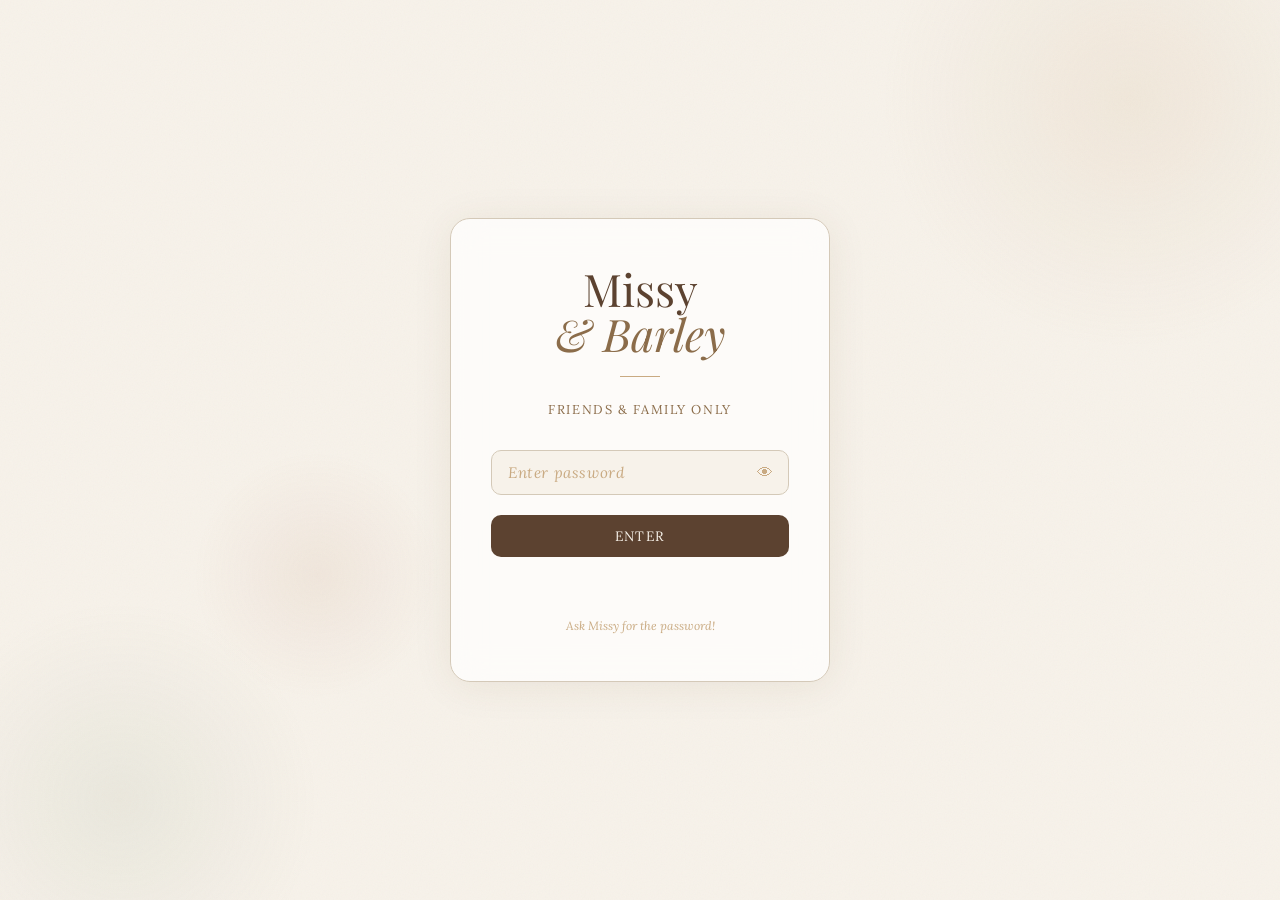
==== index.html @ 3133a349 "add password protection" ====
<!DOCTYPE html>
<html lang="en">
<head>
<meta charset="UTF-8">
<meta name="viewport" content="width=device-width, initial-scale=1.0">
<title>Missy & Barley</title>
<link rel="preconnect" href="https://fonts.googleapis.com">
<link href="https://fonts.googleapis.com/css2?family=Playfair+Display:ital,wght@0,400;0,500;1,400&family=Lora:ital,wght@0,400;0,500;1,400&display=swap" rel="stylesheet">
<style>
  *, *::before, *::after { box-sizing: border-box; margin: 0; padding: 0; }
  :root {
    --cream: #F7F2EA; --parchment: #EDE5D6; --warm-tan: #C9AA82;
    --bark: #8B6C4A; --earth: #5C4230; --deep: #2E1F12;
    --moss: #7A8C6A; --rust: #A65C3A; --fog: #D4C9B8;
  }
  body {
    background-color: var(--cream);
    font-family: 'Lora', Georgia, serif;
    min-height: 100vh;
    display: flex; align-items: center; justify-content: center;
    overflow: hidden;
  }
  body::before {
    content: ''; position: fixed; inset: 0;
    background-image: url("data:image/svg+xml,%3Csvg xmlns='http://www.w3.org/2000/svg' width='300' height='300'%3E%3Cfilter id='noise'%3E%3CfeTurbulence type='fractalNoise' baseFrequency='0.75' numOctaves='4' stitchTiles='stitch'/%3E%3C/filter%3E%3Crect width='300' height='300' filter='url(%23noise)' opacity='0.04'/%3E%3C/svg%3E");
    pointer-events: none; z-index: 0;
  }
  .decor { position: fixed; inset: 0; overflow: hidden; pointer-events: none; z-index: 0; }
  .decor span { position: absolute; border-radius: 50%; }
  .decor span:nth-child(1) {
    width: 500px; height: 500px;
    background: radial-gradient(circle, var(--warm-tan), transparent 70%);
    top: -150px; right: -100px; opacity: 0.15;
  }
  .decor span:nth-child(2) {
    width: 400px; height: 400px;
    background: radial-gradient(circle, var(--moss), transparent 70%);
    bottom: -100px; left: -80px; opacity: 0.1;
  }
  .decor span:nth-child(3) {
    width: 250px; height: 250px;
    background: radial-gradient(circle, var(--rust), transparent 70%);
    top: 50%; left: 15%; opacity: 0.08;
  }
  .card {
    position: relative; z-index: 1;
    background: rgba(255,255,255,0.72);
    backdrop-filter: blur(16px); -webkit-backdrop-filter: blur(16px);
    border: 1px solid var(--fog); border-radius: 20px;
    padding: 3rem 2.5rem; width: 100%; max-width: 380px;
    text-align: center;
    animation: fadeUp 0.7s ease both;
    box-shadow: 0 4px 40px rgba(90,60,30,0.08);
  }
  .logo {
    font-family: 'Playfair Display', serif;
    font-size: 2.8rem; font-weight: 400;
    color: var(--earth); line-height: 1; margin-bottom: 0.25rem;
  }
  .logo em { font-style: italic; color: var(--bark); }
  .divider { width: 40px; height: 1px; background: var(--warm-tan); margin: 1.25rem auto 1.5rem; }
  .subtitle { font-size: 0.8rem; letter-spacing: 0.12em; text-transform: uppercase; color: var(--bark); margin-bottom: 2rem; }
  .input-wrap { position: relative; margin-bottom: 1rem; }
  .input-wrap input {
    width: 100%; padding: 12px 44px 12px 16px;
    border: 1px solid var(--fog); border-radius: 10px;
    background: var(--cream); font-family: 'Lora', serif;
    font-size: 0.95rem; color: var(--deep);
    outline: none; transition: border-color 0.2s, box-shadow 0.2s;
    letter-spacing: 0.1em;
  }
  .input-wrap input:focus {
    border-color: var(--warm-tan);
    box-shadow: 0 0 0 3px rgba(201,170,130,0.15);
  }
  .input-wrap input::placeholder { color: var(--warm-tan); letter-spacing: 0.04em; font-style: italic; }
  .toggle-eye {
    position: absolute; right: 12px; top: 50%; transform: translateY(-50%);
    background: none; border: none; cursor: pointer; color: var(--warm-tan);
    font-size: 1rem; padding: 4px; transition: color 0.2s;
  }
  .toggle-eye:hover { color: var(--bark); }
  .btn {
    width: 100%; padding: 12px;
    background: var(--earth); color: var(--cream);
    border: none; border-radius: 10px;
    font-family: 'Lora', serif; font-size: 0.85rem;
    letter-spacing: 0.1em; text-transform: uppercase;
    cursor: pointer; transition: background 0.2s, transform 0.15s;
    margin-top: 0.25rem;
  }
  .btn:hover { background: var(--deep); transform: translateY(-1px); }
  .btn:active { transform: translateY(0); }
  .btn:disabled { opacity: 0.6; cursor: not-allowed; transform: none; }
  .error {
    font-size: 0.8rem; color: var(--rust); font-style: italic;
    margin-top: 1rem; min-height: 1.2em;
    opacity: 0; transition: opacity 0.2s;
  }
  .error.show { opacity: 1; }
  .hint { font-size: 0.75rem; color: var(--warm-tan); margin-top: 1.75rem; font-style: italic; }
  @keyframes fadeUp {
    from { opacity: 0; transform: translateY(20px); }
    to   { opacity: 1; transform: translateY(0); }
  }
  @keyframes shake {
    0%,100% { transform: translateX(0); }
    20%     { transform: translateX(-8px); }
    40%     { transform: translateX(8px); }
    60%     { transform: translateX(-5px); }
    80%     { transform: translateX(5px); }
  }
  .shake { animation: shake 0.4s ease; }
</style>
</head>
<body>
<div class="decor"><span></span><span></span><span></span></div>

<div class="card">
  <div class="logo">Missy<br><em>& Barley</em></div>
  <div class="divider"></div>
  <p class="subtitle">Friends &amp; Family Only</p>
  <div class="input-wrap">
    <input type="password" id="pw" placeholder="Enter password" autocomplete="off"
           onkeydown="if(event.key==='Enter')tryLogin()" />
    <button class="toggle-eye" onclick="togglePw()" title="Show/hide" tabindex="-1">👁</button>
  </div>
  <button class="btn" id="login-btn" onclick="tryLogin()">Enter</button>
  <p class="error" id="err">Incorrect password — try again.</p>
  <p class="hint">Ask Missy for the password!</p>
</div>

<script>
  // ── Paste your generated hash here (run generate-hash.html to get it) ──
  const PASSWORD_HASH = 'ed695063a6e36fcbbc8859cee42ac631202aac3e5c1027d8082e2ac13d0a239f';

  // Already logged in? Skip straight through
  if (sessionStorage.getItem('ms_auth') === 'yes') {
    window.location.replace('home.html');
  }

  async function tryLogin() {
    const val = document.getElementById('pw').value;
    if (!val) return;

    // Disable button while hashing so it can't be double-clicked
    const btn = document.getElementById('login-btn');
    btn.disabled = true;
    btn.textContent = '...';

    const hash = await sha256(val);

    if (hash === PASSWORD_HASH) {
      sessionStorage.setItem('ms_auth', 'yes');
      window.location.replace('home.html');
    } else {
      btn.disabled = false;
      btn.textContent = 'Enter';
      const card = document.querySelector('.card');
      const err  = document.getElementById('err');
      err.classList.add('show');
      card.classList.remove('shake');
      void card.offsetWidth;
      card.classList.add('shake');
      document.getElementById('pw').value = '';
      document.getElementById('pw').focus();
    }
  }

  // SHA-256 using the browser's built-in Web Crypto API — no libraries needed
  async function sha256(message) {
    const msgBuffer  = new TextEncoder().encode(message);
    const hashBuffer = await crypto.subtle.digest('SHA-256', msgBuffer);
    const hashArray  = Array.from(new Uint8Array(hashBuffer));
    return hashArray.map(b => b.toString(16).padStart(2, '0')).join('');
  }

  function togglePw() {
    const inp = document.getElementById('pw');
    inp.type = inp.type === 'password' ? 'text' : 'password';
  }
</script>
</body>
</html>
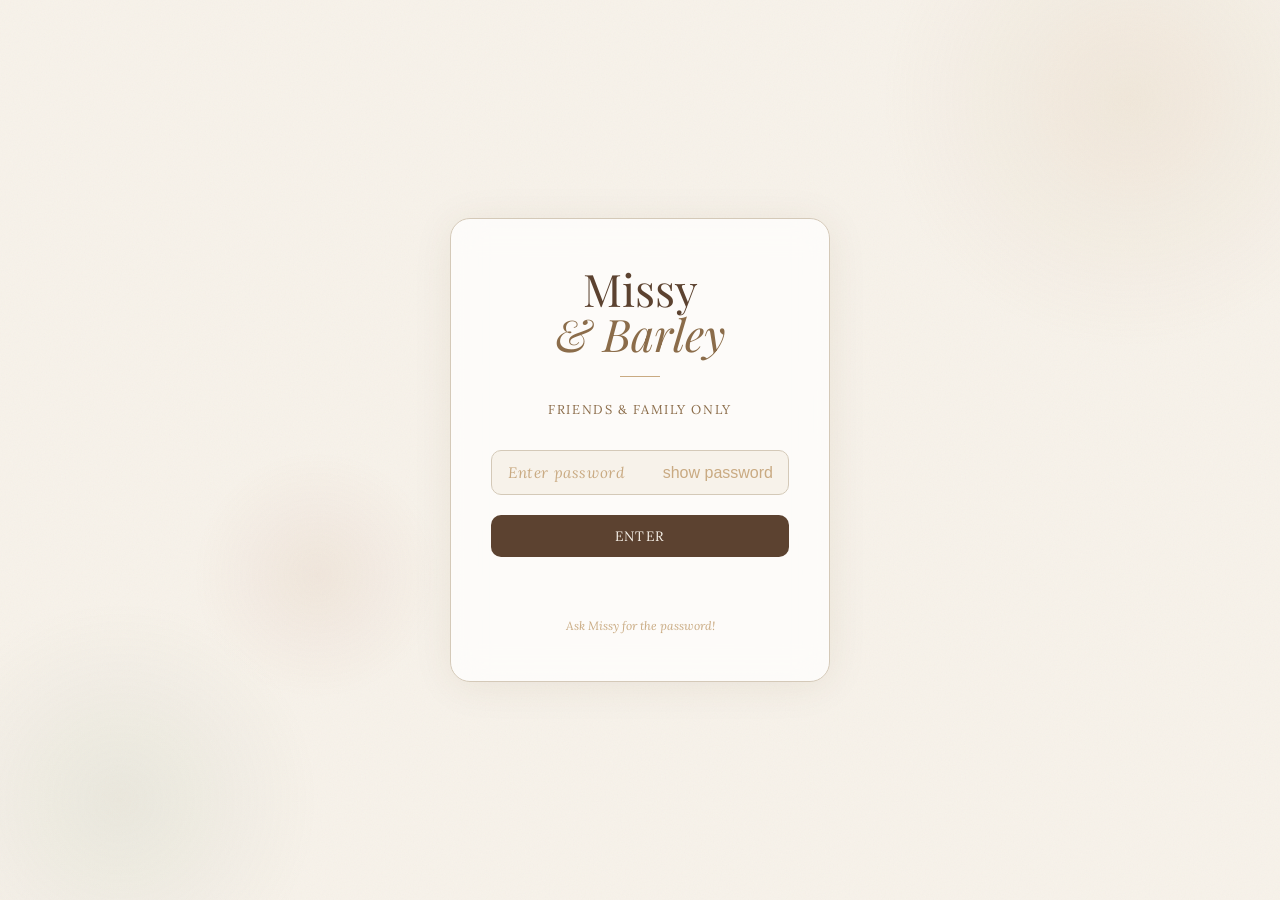
==== commit 47502a49: "remove emojis" ====
--- a/index.html
+++ b/index.html
@@ -123,7 +123,7 @@
   <div class="input-wrap">
     <input type="password" id="pw" placeholder="Enter password" autocomplete="off"
            onkeydown="if(event.key==='Enter')tryLogin()" />
-    <button class="toggle-eye" onclick="togglePw()" title="Show/hide" tabindex="-1">👁</button>
+    <button class="toggle-eye" onclick="togglePw()" title="Show/hide" tabindex="-1">show password</button>
   </div>
   <button class="btn" id="login-btn" onclick="tryLogin()">Enter</button>
   <p class="error" id="err">Incorrect password — try again.</p>
@@ -131,11 +131,13 @@
 </div>
 
 <script>
-  // ── Paste your generated hash here (run generate-hash.html to get it) ──
-  const PASSWORD_HASH = 'ed695063a6e36fcbbc8859cee42ac631202aac3e5c1027d8082e2ac13d0a239f';
+  // ── Hashes for the two passwords ──
+  // Run generate-hash.html locally to produce these
+  const HASH_GUEST = 'ed695063a6e36fcbbc8859cee42ac631202aac3e5c1027d8082e2ac13d0a239f';
+  const HASH_MISSY = 'c63a266f583d3d049cbcd1269ba53a61340d1c9869853cabbfa64cefcf75ef9c';
 
   // Already logged in? Skip straight through
-  if (sessionStorage.getItem('ms_auth') === 'yes') {
+  if (sessionStorage.getItem('ms_auth') === 'missy' || sessionStorage.getItem('ms_auth') === 'guest') {
     window.location.replace('home.html');
   }
 
@@ -143,15 +145,17 @@
     const val = document.getElementById('pw').value;
     if (!val) return;
 
-    // Disable button while hashing so it can't be double-clicked
     const btn = document.getElementById('login-btn');
     btn.disabled = true;
     btn.textContent = '...';
 
     const hash = await sha256(val);
 
-    if (hash === PASSWORD_HASH) {
-      sessionStorage.setItem('ms_auth', 'yes');
+    if (hash === HASH_MISSY) {
+      sessionStorage.setItem('ms_auth', 'missy');
+      window.location.replace('home.html');
+    } else if (hash === HASH_GUEST) {
+      sessionStorage.setItem('ms_auth', 'guest');
       window.location.replace('home.html');
     } else {
       btn.disabled = false;
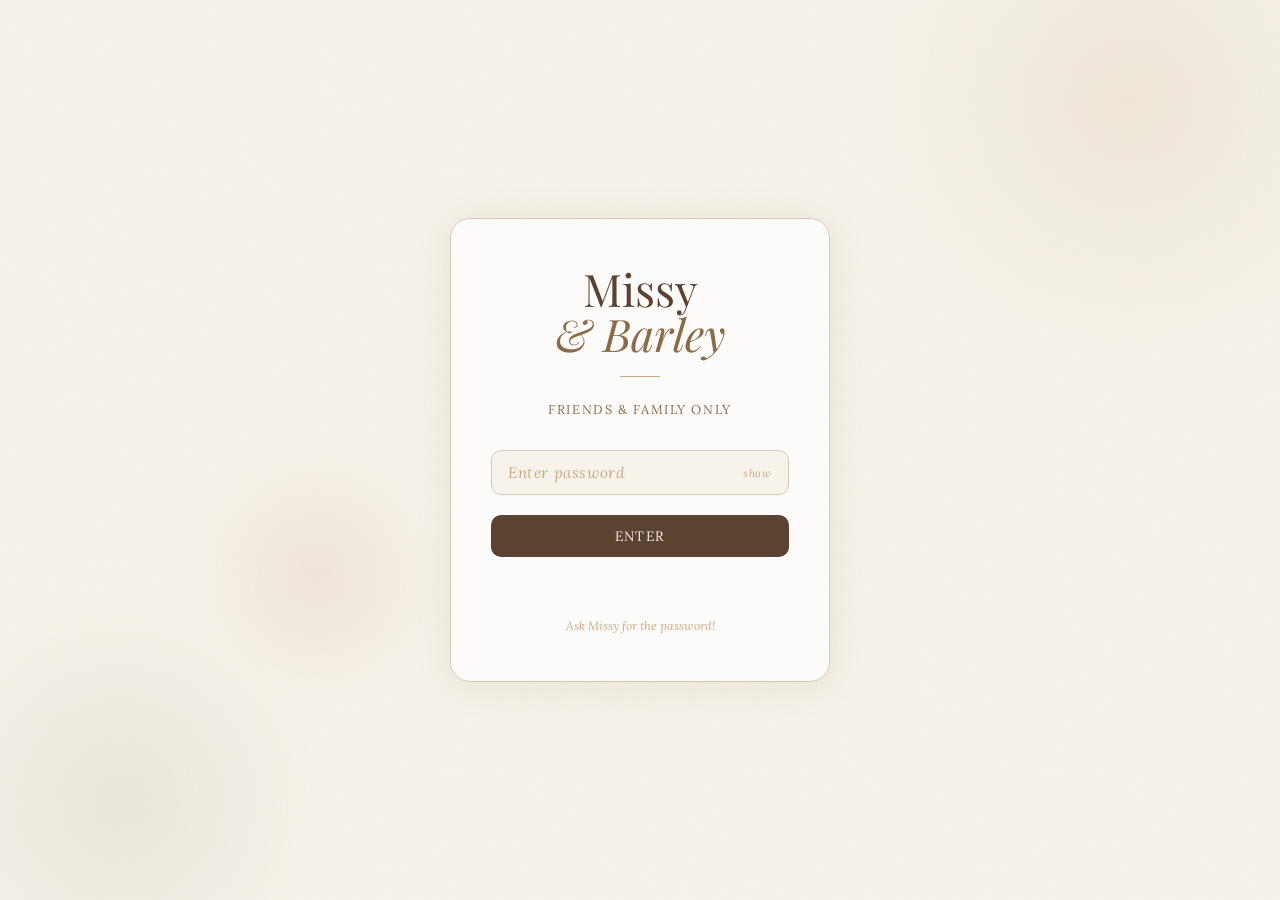
==== commit 2cfd6b1b: "prettify password box" ====
--- a/index.html
+++ b/index.html
@@ -62,7 +62,7 @@
   .subtitle { font-size: 0.8rem; letter-spacing: 0.12em; text-transform: uppercase; color: var(--bark); margin-bottom: 2rem; }
   .input-wrap { position: relative; margin-bottom: 1rem; }
   .input-wrap input {
-    width: 100%; padding: 12px 44px 12px 16px;
+    width: 100%; padding: 12px 52px 12px 16px;
     border: 1px solid var(--fog); border-radius: 10px;
     background: var(--cream); font-family: 'Lora', serif;
     font-size: 0.95rem; color: var(--deep);
@@ -76,8 +76,10 @@
   .input-wrap input::placeholder { color: var(--warm-tan); letter-spacing: 0.04em; font-style: italic; }
   .toggle-eye {
     position: absolute; right: 12px; top: 50%; transform: translateY(-50%);
-    background: none; border: none; cursor: pointer; color: var(--warm-tan);
-    font-size: 1rem; padding: 4px; transition: color 0.2s;
+    background: none; border: none; cursor: pointer;
+    color: var(--warm-tan); font-family: 'Lora', serif;
+    font-size: 0.68rem; font-style: italic; letter-spacing: 0.04em;
+    padding: 4px 6px; transition: color 0.2s;
   }
   .toggle-eye:hover { color: var(--bark); }
   .btn {
@@ -123,7 +125,7 @@
   <div class="input-wrap">
     <input type="password" id="pw" placeholder="Enter password" autocomplete="off"
            onkeydown="if(event.key==='Enter')tryLogin()" />
-    <button class="toggle-eye" onclick="togglePw()" title="Show/hide" tabindex="-1">show password</button>
+    <button class="toggle-eye" onclick="togglePw()" title="Show/hide password" tabindex="-1">show</button>
   </div>
   <button class="btn" id="login-btn" onclick="tryLogin()">Enter</button>
   <p class="error" id="err">Incorrect password — try again.</p>
@@ -181,7 +183,14 @@
 
   function togglePw() {
     const inp = document.getElementById('pw');
-    inp.type = inp.type === 'password' ? 'text' : 'password';
+    const btn = document.querySelector('.toggle-eye');
+    if(inp.type === 'password') {
+      inp.type = 'text';
+      btn.textContent = 'hide';
+    } else {
+      inp.type = 'password';
+      btn.textContent = 'show';
+    }
   }
 </script>
 </body>
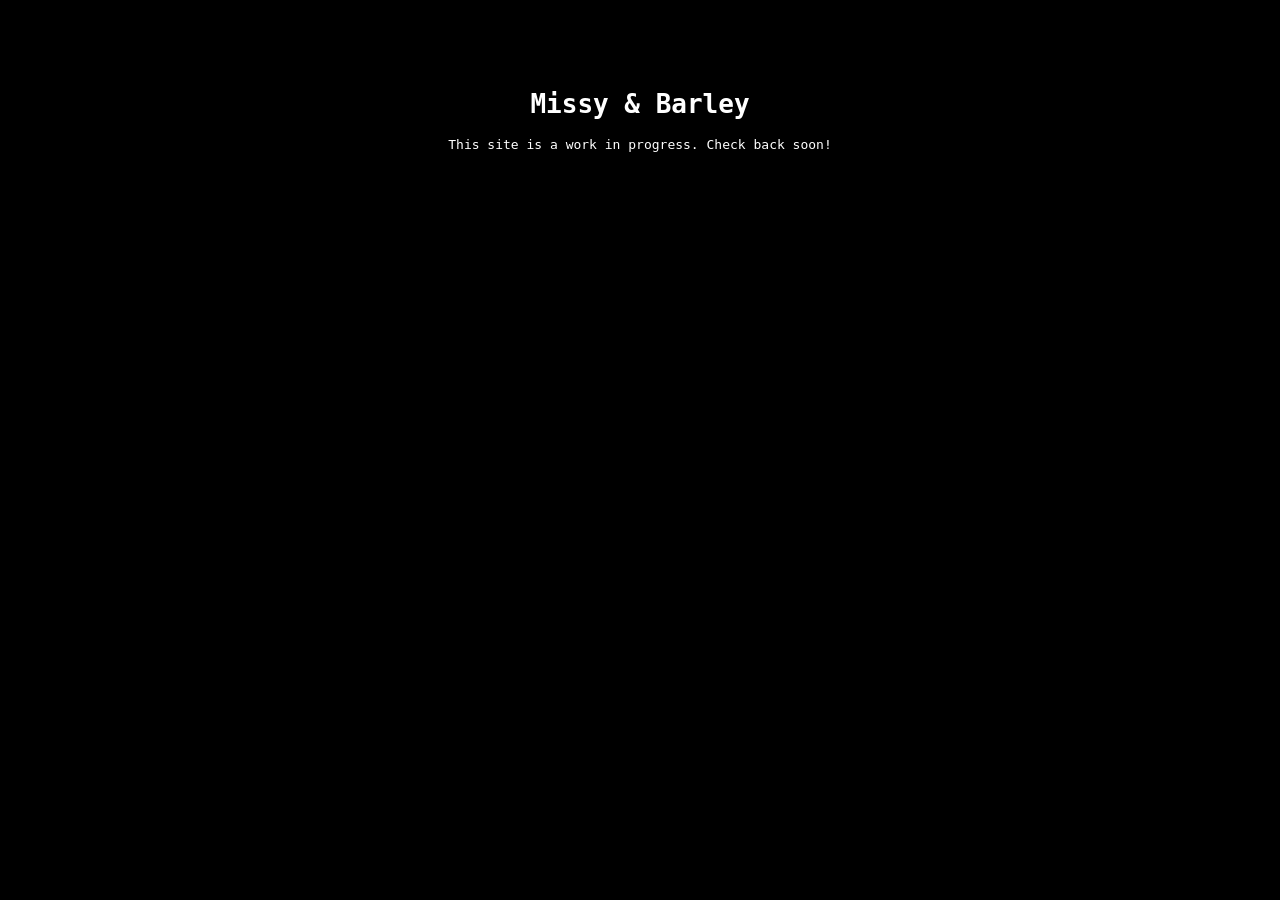
==== commit ba0e16a0: "simplfy to 1 page" ====
--- a/index.html
+++ b/index.html
@@ -1,197 +1,15 @@
 <!DOCTYPE html>
 <html lang="en">
 <head>
-<meta charset="UTF-8">
-<meta name="viewport" content="width=device-width, initial-scale=1.0">
-<title>Missy & Barley</title>
-<link rel="preconnect" href="https://fonts.googleapis.com">
-<link href="https://fonts.googleapis.com/css2?family=Playfair+Display:ital,wght@0,400;0,500;1,400&family=Lora:ital,wght@0,400;0,500;1,400&display=swap" rel="stylesheet">
-<style>
-  *, *::before, *::after { box-sizing: border-box; margin: 0; padding: 0; }
-  :root {
-    --cream: #F7F2EA; --parchment: #EDE5D6; --warm-tan: #C9AA82;
-    --bark: #8B6C4A; --earth: #5C4230; --deep: #2E1F12;
-    --moss: #7A8C6A; --rust: #A65C3A; --fog: #D4C9B8;
-  }
-  body {
-    background-color: var(--cream);
-    font-family: 'Lora', Georgia, serif;
-    min-height: 100vh;
-    display: flex; align-items: center; justify-content: center;
-    overflow: hidden;
-  }
-  body::before {
-    content: ''; position: fixed; inset: 0;
-    background-image: url("data:image/svg+xml,%3Csvg xmlns='http://www.w3.org/2000/svg' width='300' height='300'%3E%3Cfilter id='noise'%3E%3CfeTurbulence type='fractalNoise' baseFrequency='0.75' numOctaves='4' stitchTiles='stitch'/%3E%3C/filter%3E%3Crect width='300' height='300' filter='url(%23noise)' opacity='0.04'/%3E%3C/svg%3E");
-    pointer-events: none; z-index: 0;
-  }
-  .decor { position: fixed; inset: 0; overflow: hidden; pointer-events: none; z-index: 0; }
-  .decor span { position: absolute; border-radius: 50%; }
-  .decor span:nth-child(1) {
-    width: 500px; height: 500px;
-    background: radial-gradient(circle, var(--warm-tan), transparent 70%);
-    top: -150px; right: -100px; opacity: 0.15;
-  }
-  .decor span:nth-child(2) {
-    width: 400px; height: 400px;
-    background: radial-gradient(circle, var(--moss), transparent 70%);
-    bottom: -100px; left: -80px; opacity: 0.1;
-  }
-  .decor span:nth-child(3) {
-    width: 250px; height: 250px;
-    background: radial-gradient(circle, var(--rust), transparent 70%);
-    top: 50%; left: 15%; opacity: 0.08;
-  }
-  .card {
-    position: relative; z-index: 1;
-    background: rgba(255,255,255,0.72);
-    backdrop-filter: blur(16px); -webkit-backdrop-filter: blur(16px);
-    border: 1px solid var(--fog); border-radius: 20px;
-    padding: 3rem 2.5rem; width: 100%; max-width: 380px;
-    text-align: center;
-    animation: fadeUp 0.7s ease both;
-    box-shadow: 0 4px 40px rgba(90,60,30,0.08);
-  }
-  .logo {
-    font-family: 'Playfair Display', serif;
-    font-size: 2.8rem; font-weight: 400;
-    color: var(--earth); line-height: 1; margin-bottom: 0.25rem;
-  }
-  .logo em { font-style: italic; color: var(--bark); }
-  .divider { width: 40px; height: 1px; background: var(--warm-tan); margin: 1.25rem auto 1.5rem; }
-  .subtitle { font-size: 0.8rem; letter-spacing: 0.12em; text-transform: uppercase; color: var(--bark); margin-bottom: 2rem; }
-  .input-wrap { position: relative; margin-bottom: 1rem; }
-  .input-wrap input {
-    width: 100%; padding: 12px 52px 12px 16px;
-    border: 1px solid var(--fog); border-radius: 10px;
-    background: var(--cream); font-family: 'Lora', serif;
-    font-size: 0.95rem; color: var(--deep);
-    outline: none; transition: border-color 0.2s, box-shadow 0.2s;
-    letter-spacing: 0.1em;
-  }
-  .input-wrap input:focus {
-    border-color: var(--warm-tan);
-    box-shadow: 0 0 0 3px rgba(201,170,130,0.15);
-  }
-  .input-wrap input::placeholder { color: var(--warm-tan); letter-spacing: 0.04em; font-style: italic; }
-  .toggle-eye {
-    position: absolute; right: 12px; top: 50%; transform: translateY(-50%);
-    background: none; border: none; cursor: pointer;
-    color: var(--warm-tan); font-family: 'Lora', serif;
-    font-size: 0.68rem; font-style: italic; letter-spacing: 0.04em;
-    padding: 4px 6px; transition: color 0.2s;
-  }
-  .toggle-eye:hover { color: var(--bark); }
-  .btn {
-    width: 100%; padding: 12px;
-    background: var(--earth); color: var(--cream);
-    border: none; border-radius: 10px;
-    font-family: 'Lora', serif; font-size: 0.85rem;
-    letter-spacing: 0.1em; text-transform: uppercase;
-    cursor: pointer; transition: background 0.2s, transform 0.15s;
-    margin-top: 0.25rem;
-  }
-  .btn:hover { background: var(--deep); transform: translateY(-1px); }
-  .btn:active { transform: translateY(0); }
-  .btn:disabled { opacity: 0.6; cursor: not-allowed; transform: none; }
-  .error {
-    font-size: 0.8rem; color: var(--rust); font-style: italic;
-    margin-top: 1rem; min-height: 1.2em;
-    opacity: 0; transition: opacity 0.2s;
-  }
-  .error.show { opacity: 1; }
-  .hint { font-size: 0.75rem; color: var(--warm-tan); margin-top: 1.75rem; font-style: italic; }
-  @keyframes fadeUp {
-    from { opacity: 0; transform: translateY(20px); }
-    to   { opacity: 1; transform: translateY(0); }
-  }
-  @keyframes shake {
-    0%,100% { transform: translateX(0); }
-    20%     { transform: translateX(-8px); }
-    40%     { transform: translateX(8px); }
-    60%     { transform: translateX(-5px); }
-    80%     { transform: translateX(5px); }
-  }
-  .shake { animation: shake 0.4s ease; }
-</style>
+  <meta charset="UTF-8">
+  <meta name="viewport" content="width=device-width, initial-scale=1.0">
+  <title>Missy & Barley</title>
+  <link rel="stylesheet" href="styles.css">
 </head>
 <body>
-<div class="decor"><span></span><span></span><span></span></div>
 
-<div class="card">
-  <div class="logo">Missy<br><em>& Barley</em></div>
-  <div class="divider"></div>
-  <p class="subtitle">Friends &amp; Family Only</p>
-  <div class="input-wrap">
-    <input type="password" id="pw" placeholder="Enter password" autocomplete="off"
-           onkeydown="if(event.key==='Enter')tryLogin()" />
-    <button class="toggle-eye" onclick="togglePw()" title="Show/hide password" tabindex="-1">show</button>
-  </div>
-  <button class="btn" id="login-btn" onclick="tryLogin()">Enter</button>
-  <p class="error" id="err">Incorrect password — try again.</p>
-  <p class="hint">Ask Missy for the password!</p>
-</div>
+  <h1>Missy & Barley</h1>
+  <p>This site is a work in progress. Check back soon!</p>
 
-<script>
-  // ── Hashes for the two passwords ──
-  // Run generate-hash.html locally to produce these
-  const HASH_GUEST = 'ed695063a6e36fcbbc8859cee42ac631202aac3e5c1027d8082e2ac13d0a239f';
-  const HASH_MISSY = 'c63a266f583d3d049cbcd1269ba53a61340d1c9869853cabbfa64cefcf75ef9c';
-
-  // Already logged in? Skip straight through
-  if (sessionStorage.getItem('ms_auth') === 'missy' || sessionStorage.getItem('ms_auth') === 'guest') {
-    window.location.replace('home.html');
-  }
-
-  async function tryLogin() {
-    const val = document.getElementById('pw').value;
-    if (!val) return;
-
-    const btn = document.getElementById('login-btn');
-    btn.disabled = true;
-    btn.textContent = '...';
-
-    const hash = await sha256(val);
-
-    if (hash === HASH_MISSY) {
-      sessionStorage.setItem('ms_auth', 'missy');
-      window.location.replace('home.html');
-    } else if (hash === HASH_GUEST) {
-      sessionStorage.setItem('ms_auth', 'guest');
-      window.location.replace('home.html');
-    } else {
-      btn.disabled = false;
-      btn.textContent = 'Enter';
-      const card = document.querySelector('.card');
-      const err  = document.getElementById('err');
-      err.classList.add('show');
-      card.classList.remove('shake');
-      void card.offsetWidth;
-      card.classList.add('shake');
-      document.getElementById('pw').value = '';
-      document.getElementById('pw').focus();
-    }
-  }
-
-  // SHA-256 using the browser's built-in Web Crypto API — no libraries needed
-  async function sha256(message) {
-    const msgBuffer  = new TextEncoder().encode(message);
-    const hashBuffer = await crypto.subtle.digest('SHA-256', msgBuffer);
-    const hashArray  = Array.from(new Uint8Array(hashBuffer));
-    return hashArray.map(b => b.toString(16).padStart(2, '0')).join('');
-  }
-
-  function togglePw() {
-    const inp = document.getElementById('pw');
-    const btn = document.querySelector('.toggle-eye');
-    if(inp.type === 'password') {
-      inp.type = 'text';
-      btn.textContent = 'hide';
-    } else {
-      inp.type = 'password';
-      btn.textContent = 'show';
-    }
-  }
-</script>
 </body>
 </html>
--- a/styles.css
+++ b/styles.css
@@ -0,0 +1,7 @@
+body {
+  background-color: black;
+  color: white;
+  font-family: monospace;
+  text-align: center;
+  padding: 4rem;
+}
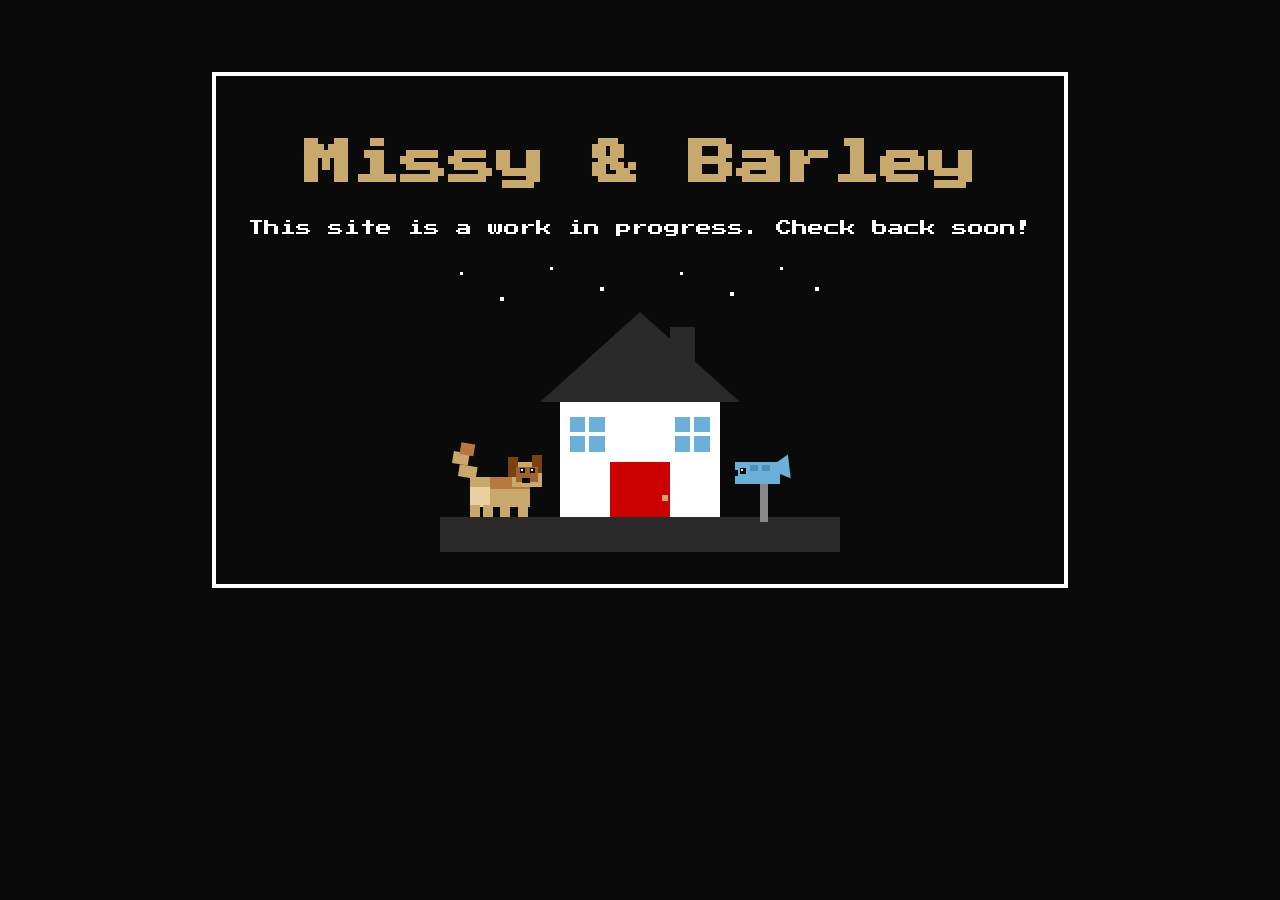
==== commit cc47203e: "update homepage with new pixel art" ====
--- a/index.html
+++ b/index.html
@@ -1,15 +1,136 @@
 <!DOCTYPE html>
 <html lang="en">
+
 <head>
   <meta charset="UTF-8">
   <meta name="viewport" content="width=device-width, initial-scale=1.0">
   <title>Missy & Barley</title>
   <link rel="stylesheet" href="styles.css">
 </head>
+
 <body>
+  <div class="box">
+    <h1>Missy & Barley</h1>
+    <p>This site is a work in progress. Check back soon!</p>
 
-  <h1>Missy & Barley</h1>
-  <p>This site is a work in progress. Check back soon!</p>
+    <svg width="400" height="300" viewBox="0 0 400 300">
 
+      <!-- sky -->
+      <rect x="0" y="0" width="400" height="300" fill="#0a0a0a" />
+
+      <!-- house body -->
+      <rect x="120" y="150" width="160" height="120" fill="white" />
+
+      <!-- roof -->
+      <polygon points="100,150 200,60 300,150" fill="#2A2A2A" />
+
+      <!-- red front door -->
+      <rect x="170" y="210" width="60" height="60" fill="#cc0000" />
+
+      <!-- door knob -->
+      <rect x="222" y="243" width="6" height="6" fill="#c8a86b" />
+
+      <!-- windows -->
+      <rect x="130" y="165" width="35" height="35" fill="#6ab0d8" />
+      <rect x="235" y="165" width="35" height="35" fill="#6ab0d8" />
+
+      <!-- window cross bars -->
+      <rect x="130" y="180" width="35" height="4" fill="white" />
+      <rect x="145" y="165" width="4" height="35" fill="white" />
+      <rect x="235" y="180" width="35" height="4" fill="white" />
+      <rect x="250" y="165" width="4" height="35" fill="white" />
+
+      <!-- chimney -->
+      <rect x="230" y="75" width="25" height="50" fill="#2A2A2A" />
+
+      <!-- ground -->
+      <rect x="0" y="265" width="400" height="35" fill="#2A2A2A" />
+
+      <!-- barley's body (fluffy = wider) -->
+      <rect x="30" y="225" width="60" height="30" fill="#c8a86b" />
+
+      <!-- barley's fluffy chest/belly fur -->
+      <rect x="30" y="235" width="20" height="20" fill="#e8d0a0" />
+
+      <!-- darker back -->
+      <rect x="50" y="225" width="40" height="12" fill="#b87840" />
+
+      <!-- barley's head (simpler, lighter) -->
+      <rect x="72" y="210" width="30" height="25" fill="#c8a86b" />
+
+      <!-- dark ear left -->
+      <rect x="68" y="205" width="10" height="20" fill="#7a4010" />
+
+      <!-- dark ear right -->
+      <rect x="92" y="203" width="10" height="18" fill="#7a4010" />
+
+      <!-- dark face mask (his darker coloring) -->
+      <rect x="76" y="215" width="22" height="15" fill="#a06030" />
+
+      <!-- eye -->
+      <rect x="80" y="216" width="5" height="5" fill="#0a0a0a" />
+      <!-- eye shine -->
+      <rect x="81" y="217" width="2" height="2" fill="white" />
+
+      <!-- eye 2 -->
+      <rect x="90" y="216" width="5" height="5" fill="#0a0a0a" />
+      <!-- eye 2 shine -->
+      <rect x="91" y="217" width="2" height="2" fill="white" />
+
+      <!-- nose -->
+      <rect x="82" y="226" width="8" height="5" fill="#0a0a0a" />
+
+      <!-- legs -->
+      <rect x="43" y="253" width="10" height="12" fill="#c8a86b" />
+      <rect x="60" y="253" width="10" height="12" fill="#c8a86b" />
+      <rect x="78" y="253" width="10" height="12" fill="#c8a86b" />
+      <rect x="30" y="253" width="10" height="12" fill="#c8a86b" />
+
+      <!-- big fluffy tail (grouped for animation) -->
+      <g>
+        <animateTransform attributeName="transform" type="rotate" values="-10 36 225; 10 36 225; -10 36 225" dur="0.9s"
+          repeatCount="indefinite" additive="sum" />
+        <rect x="18" y="215" width="18" height="12" fill="#c8a86b" />
+        <rect x="10" y="203" width="16" height="12" fill="#c8a86b" />
+        <rect x="16" y="193" width="14" height="12" fill="#b87840" />
+      </g>
+
+      <!-- mailbox post -->
+      <rect x="320" y="230" width="8" height="40" fill="#888888" />
+
+      <!-- fish tail (behind body) -->
+      <polygon points="333,213 350,204 350,228 333,219" fill="#6ab0d8">
+        <animateTransform attributeName="transform" type="rotate" values="-15 336 221; 15 336 221; -15 336 221"
+          dur="1.2s" repeatCount="indefinite" additive="sum" />
+      </polygon>
+
+      <!-- fish body (on top) -->
+      <rect x="295" y="210" width="45" height="22" fill="#6ab0d8" />
+
+      <!-- fish eye -->
+      <rect x="300" y="216" width="6" height="6" fill="#0a0a0a" />
+      <!-- fish eye shine -->
+      <rect x="301" y="217" width="2" height="2" fill="white" />
+
+      <!-- fish mouth/mailbox opening -->
+      <rect x="292" y="218" width="6" height="6" fill="#0a0a0a" />
+
+      <!-- fish scales (decorative) -->
+      <rect x="310" y="213" width="8" height="6" fill="#4a90b8" />
+      <rect x="322" y="213" width="8" height="6" fill="#4a90b8" />
+
+      <!-- stars - varied sizes and delays -->
+      <rect x="20" y="20" width="3" height="3" fill="white" class="star" style="animation-delay: 0s" />
+      <rect x="60" y="45" width="4" height="4" fill="white" class="star" style="animation-delay: 0.7s" />
+      <rect x="110" y="15" width="3" height="3" fill="white" class="star" style="animation-delay: 1.3s" />
+      <rect x="160" y="35" width="4" height="4" fill="white" class="star" style="animation-delay: 0.4s" />
+      <rect x="240" y="20" width="3" height="3" fill="white" class="star" style="animation-delay: 1.8s" />
+      <rect x="290" y="40" width="4" height="4" fill="white" class="star" style="animation-delay: 0.9s" />
+      <rect x="340" y="15" width="3" height="3" fill="white" class="star" style="animation-delay: 1.1s" />
+      <rect x="375" y="35" width="4" height="4" fill="white" class="star" style="animation-delay: 0.3s" />
+    </svg>
+
+  </div>
 </body>
+
 </html>
--- a/styles.css
+++ b/styles.css
@@ -1,7 +1,33 @@
+@import url('https://fonts.googleapis.com/css2?family=Press+Start+2P&display=swap');
+
 body {
-  background-color: black;
+  background-color: #0a0a0a;
   color: white;
-  font-family: monospace;
+  font-family: 'Press Start 2P', monospace;
   text-align: center;
   padding: 4rem;
+}
+
+h1 {
+  font-size: 3rem;
+  color: #c8a86b;
+}
+
+.box {
+  border: 4px solid white;
+  padding: 2rem;
+  display: inline-block;
+}
+
+.star {
+  animation: blink 2s step-end infinite;
+}
+
+.star-slow {
+  animation: blink 3s step-end infinite;
+}
+
+@keyframes blink {
+  0%, 100% { opacity:1; }
+  50% { opacity: 0; }
 }
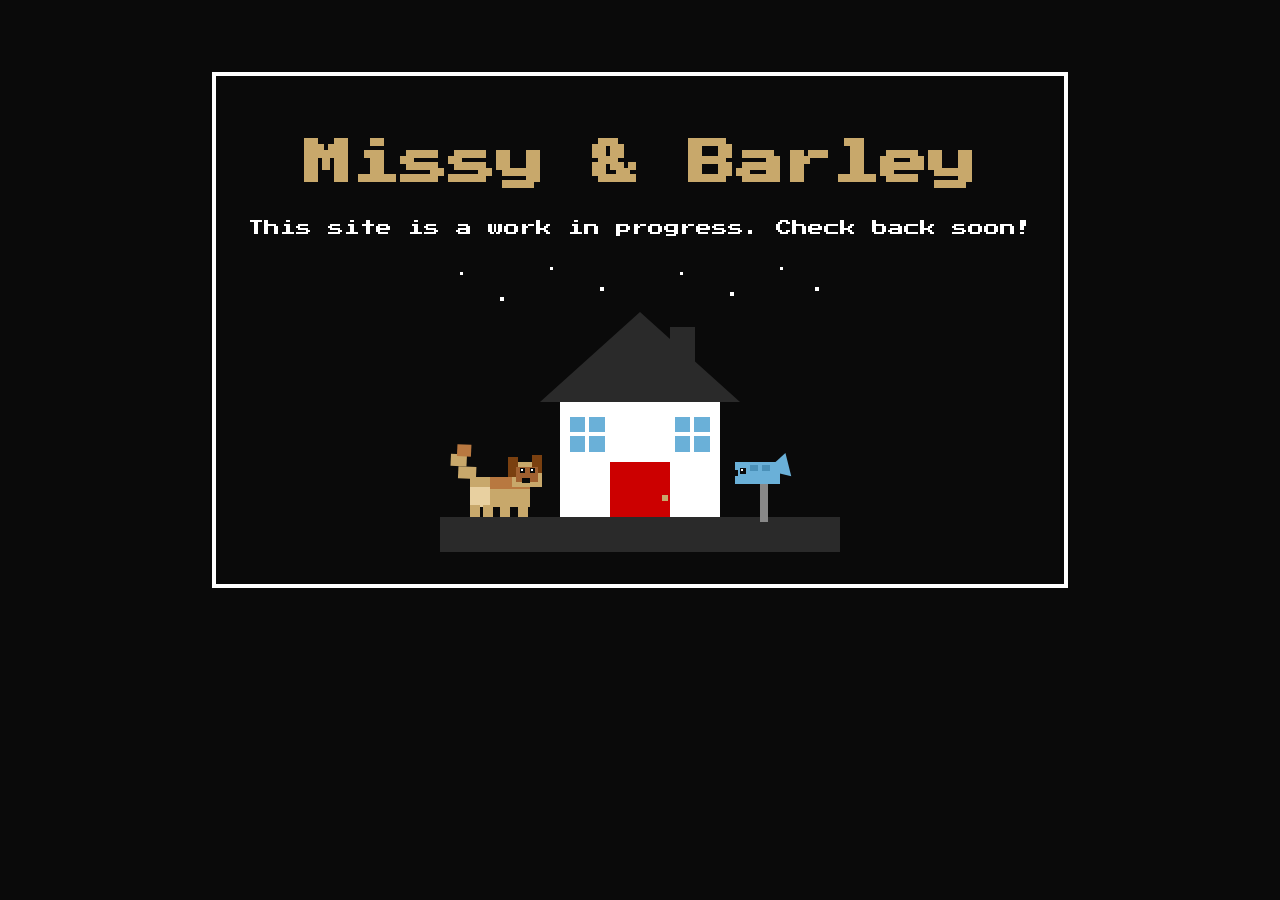
==== commit c30c5227: "refactor art" ====
--- a/index.html
+++ b/index.html
@@ -13,124 +13,19 @@
     <h1>Missy & Barley</h1>
     <p>This site is a work in progress. Check back soon!</p>
 
-    <svg width="400" height="300" viewBox="0 0 400 300">
-
-      <!-- sky -->
-      <rect x="0" y="0" width="400" height="300" fill="#0a0a0a" />
-
-      <!-- house body -->
-      <rect x="120" y="150" width="160" height="120" fill="white" />
-
-      <!-- roof -->
-      <polygon points="100,150 200,60 300,150" fill="#2A2A2A" />
-
-      <!-- red front door -->
-      <rect x="170" y="210" width="60" height="60" fill="#cc0000" />
-
-      <!-- door knob -->
-      <rect x="222" y="243" width="6" height="6" fill="#c8a86b" />
-
-      <!-- windows -->
-      <rect x="130" y="165" width="35" height="35" fill="#6ab0d8" />
-      <rect x="235" y="165" width="35" height="35" fill="#6ab0d8" />
-
-      <!-- window cross bars -->
-      <rect x="130" y="180" width="35" height="4" fill="white" />
-      <rect x="145" y="165" width="4" height="35" fill="white" />
-      <rect x="235" y="180" width="35" height="4" fill="white" />
-      <rect x="250" y="165" width="4" height="35" fill="white" />
-
-      <!-- chimney -->
-      <rect x="230" y="75" width="25" height="50" fill="#2A2A2A" />
-
-      <!-- ground -->
-      <rect x="0" y="265" width="400" height="35" fill="#2A2A2A" />
-
-      <!-- barley's body (fluffy = wider) -->
-      <rect x="30" y="225" width="60" height="30" fill="#c8a86b" />
-
-      <!-- barley's fluffy chest/belly fur -->
-      <rect x="30" y="235" width="20" height="20" fill="#e8d0a0" />
-
-      <!-- darker back -->
-      <rect x="50" y="225" width="40" height="12" fill="#b87840" />
-
-      <!-- barley's head (simpler, lighter) -->
-      <rect x="72" y="210" width="30" height="25" fill="#c8a86b" />
-
-      <!-- dark ear left -->
-      <rect x="68" y="205" width="10" height="20" fill="#7a4010" />
-
-      <!-- dark ear right -->
-      <rect x="92" y="203" width="10" height="18" fill="#7a4010" />
-
-      <!-- dark face mask (his darker coloring) -->
-      <rect x="76" y="215" width="22" height="15" fill="#a06030" />
-
-      <!-- eye -->
-      <rect x="80" y="216" width="5" height="5" fill="#0a0a0a" />
-      <!-- eye shine -->
-      <rect x="81" y="217" width="2" height="2" fill="white" />
-
-      <!-- eye 2 -->
-      <rect x="90" y="216" width="5" height="5" fill="#0a0a0a" />
-      <!-- eye 2 shine -->
-      <rect x="91" y="217" width="2" height="2" fill="white" />
-
-      <!-- nose -->
-      <rect x="82" y="226" width="8" height="5" fill="#0a0a0a" />
-
-      <!-- legs -->
-      <rect x="43" y="253" width="10" height="12" fill="#c8a86b" />
-      <rect x="60" y="253" width="10" height="12" fill="#c8a86b" />
-      <rect x="78" y="253" width="10" height="12" fill="#c8a86b" />
-      <rect x="30" y="253" width="10" height="12" fill="#c8a86b" />
-
-      <!-- big fluffy tail (grouped for animation) -->
-      <g>
-        <animateTransform attributeName="transform" type="rotate" values="-10 36 225; 10 36 225; -10 36 225" dur="0.9s"
-          repeatCount="indefinite" additive="sum" />
-        <rect x="18" y="215" width="18" height="12" fill="#c8a86b" />
-        <rect x="10" y="203" width="16" height="12" fill="#c8a86b" />
-        <rect x="16" y="193" width="14" height="12" fill="#b87840" />
-      </g>
-
-      <!-- mailbox post -->
-      <rect x="320" y="230" width="8" height="40" fill="#888888" />
-
-      <!-- fish tail (behind body) -->
-      <polygon points="333,213 350,204 350,228 333,219" fill="#6ab0d8">
-        <animateTransform attributeName="transform" type="rotate" values="-15 336 221; 15 336 221; -15 336 221"
-          dur="1.2s" repeatCount="indefinite" additive="sum" />
-      </polygon>
-
-      <!-- fish body (on top) -->
-      <rect x="295" y="210" width="45" height="22" fill="#6ab0d8" />
-
-      <!-- fish eye -->
-      <rect x="300" y="216" width="6" height="6" fill="#0a0a0a" />
-      <!-- fish eye shine -->
-      <rect x="301" y="217" width="2" height="2" fill="white" />
-
-      <!-- fish mouth/mailbox opening -->
-      <rect x="292" y="218" width="6" height="6" fill="#0a0a0a" />
-
-      <!-- fish scales (decorative) -->
-      <rect x="310" y="213" width="8" height="6" fill="#4a90b8" />
-      <rect x="322" y="213" width="8" height="6" fill="#4a90b8" />
-
-      <!-- stars - varied sizes and delays -->
-      <rect x="20" y="20" width="3" height="3" fill="white" class="star" style="animation-delay: 0s" />
-      <rect x="60" y="45" width="4" height="4" fill="white" class="star" style="animation-delay: 0.7s" />
-      <rect x="110" y="15" width="3" height="3" fill="white" class="star" style="animation-delay: 1.3s" />
-      <rect x="160" y="35" width="4" height="4" fill="white" class="star" style="animation-delay: 0.4s" />
-      <rect x="240" y="20" width="3" height="3" fill="white" class="star" style="animation-delay: 1.8s" />
-      <rect x="290" y="40" width="4" height="4" fill="white" class="star" style="animation-delay: 0.9s" />
-      <rect x="340" y="15" width="3" height="3" fill="white" class="star" style="animation-delay: 1.1s" />
-      <rect x="375" y="35" width="4" height="4" fill="white" class="star" style="animation-delay: 0.3s" />
-    </svg>
-
+    <div id="scene"></div>
   </div>
+  <script>
+  fetch('scene.svg')
+    .then(response => response.text())
+    .then(svg => {
+      document.getElementById('scene').innerHTML = svg;
+      console.log('scene loaded!');
+    })
+    .catch(error => {
+      console.log('error:', error);
+    });
+</script>
 </body>
 
 </html>
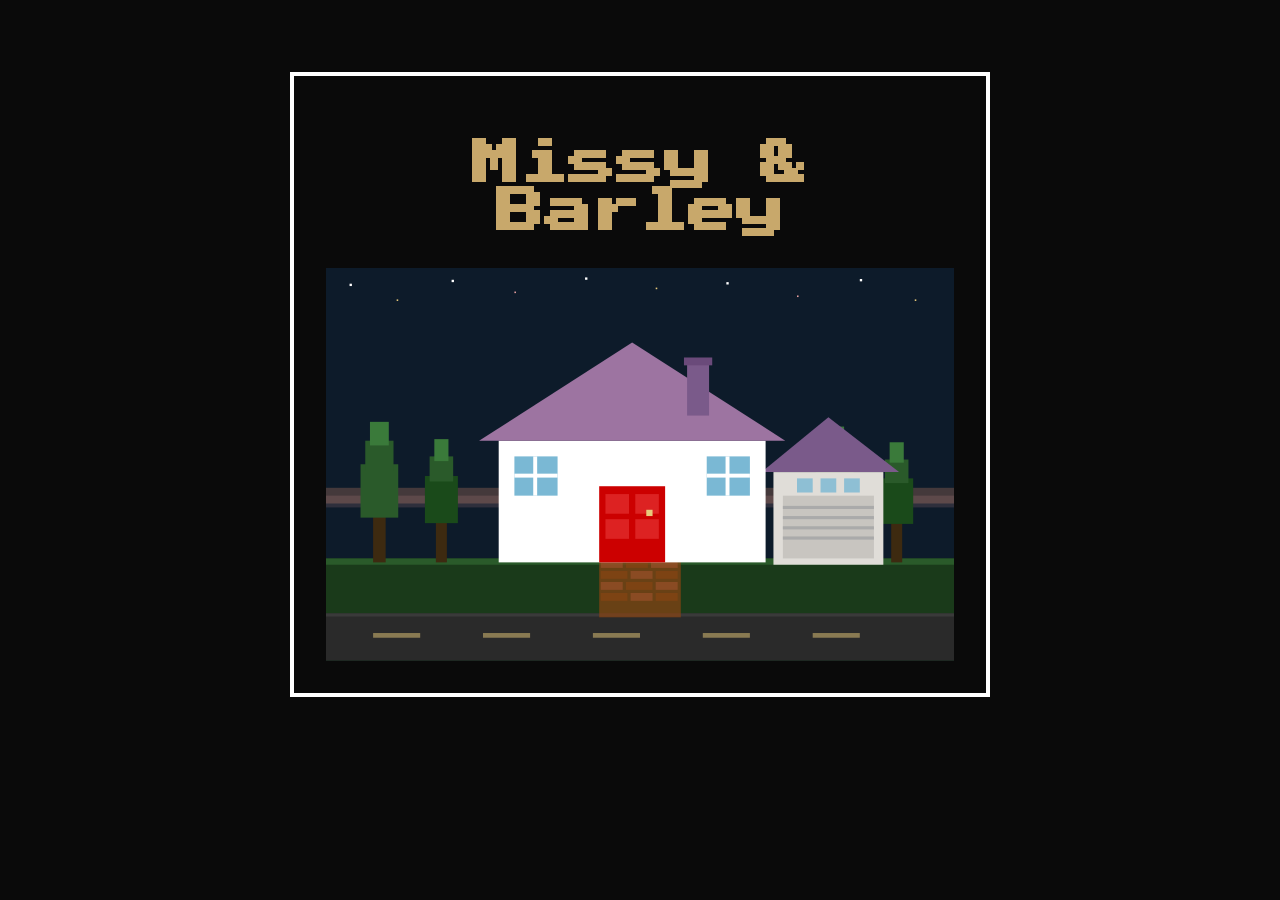
==== commit 9edc257e: "add new scenes to the house: foyer, street, garage" ====
--- a/index.html
+++ b/index.html
@@ -1,31 +1,30 @@
 <!DOCTYPE html>
 <html lang="en">
-
 <head>
   <meta charset="UTF-8">
   <meta name="viewport" content="width=device-width, initial-scale=1.0">
   <title>Missy & Barley</title>
   <link rel="stylesheet" href="styles.css">
 </head>
+<body>
 
-<body>
   <div class="box">
     <h1>Missy & Barley</h1>
-    <p>This site is a work in progress. Check back soon!</p>
-
     <div id="scene"></div>
   </div>
+
   <script>
-  fetch('scene.svg')
-    .then(response => response.text())
-    .then(svg => {
-      document.getElementById('scene').innerHTML = svg;
-      console.log('scene loaded!');
-    })
-    .catch(error => {
-      console.log('error:', error);
-    });
-</script>
+    function goTo(view) {
+      fetch(`scenes/${view}.svg`)
+        .then(r => r.text())
+        .then(svg => {
+          document.getElementById('scene').innerHTML = svg;
+        });
+    }
+
+    // load the starting scene
+    goTo('exterior');
+  </script>
+
 </body>
-
 </html>
--- a/styles.css
+++ b/styles.css
@@ -13,10 +13,33 @@
   color: #c8a86b;
 }
 
+svg {
+  width: 100%;
+  height: auto;
+}
+
+.home-btn {
+  position: fixed;
+  top: 1rem;
+  left: 1rem;
+  width: 60px;
+  height: 60px;
+  display: block;
+  opacity: 0.8;
+  transition: opacity 0.2s;
+}
+
+.home-btn:hover {
+  opacity: 1;
+}
+
 .box {
   border: 4px solid white;
   padding: 2rem;
   display: inline-block;
+  width: 90%;
+  max-width: 700px;
+  box-sizing: border-box;
 }
 
 .star {
@@ -30,4 +53,114 @@
 @keyframes blink {
   0%, 100% { opacity:1; }
   50% { opacity: 0; }
+}
+
+#scene a {
+  cursor: grabbing;
+}
+
+.arrow {
+  color: #c8a86b;
+}
+
+.menu {
+  margin-top: 2rem;
+  text-align: left;
+}
+
+.menu-item {
+  display: flex;
+  flex-direction: column;
+  padding: 0.75rem 0;
+  border-bottom: 2px solid #333;
+  width: 100%;
+}
+
+.menu-item-header {
+  display: flex;
+  gap: 1rem;
+  padding: 0.75rem 0;
+  align-items: center;
+  cursor: pointer;
+  color: white;
+}
+
+.menu-item-header:hover .item-name {
+  color: #c8a86b;
+}
+
+.menu-item-body {
+  display: none;
+  padding: 1rem 0 1rem 1.5rem;
+  border-top: 1px solid #333;
+}
+
+.menu-item-body.open {
+  display: block;
+}
+
+.menu-item-body ul, .menu-item-body ol {
+  font-size: 0.55rem;
+  line-height: 3;
+  color: white;
+  margin-left: 1rem;
+  margin-bottom: 1rem;
+}
+
+.section-label {
+  font-size: 0.55rem;
+  color: #c8a86b;
+  margin-bottom: 0.5rem;
+  margin-top: 1rem;
+}
+
+.cursor {
+  color: #c8a86b;
+}
+
+.item-name {
+  flex: 1;
+  font-size: 0.6rem;
+}
+
+.item-tag {
+  font-size: 0.4rem;
+  color: #c8a86b;
+  border: 1px solid #c8a86b;
+  padding: 3px 6px;
+}
+
+#search {
+  background: black;
+  border: 2px solid white;
+  color: white;
+  font-family: 'Press Start 2P', monospace;
+  font-size: 0.5rem;
+  padding: 0.75rem;
+  width: 100%;
+  margin-top: 1.5rem;
+  outline: none;
+  box-sizing: border-box;
+}
+
+#search::placeholder {
+  color: #555;
+}
+
+@media (max-width: 600px) {
+  body {
+    padding: 1rem;
+  }
+
+  h1 {
+    font-size: 1.5rem;
+  }
+
+  .item-name {
+    font-size: 0.45rem;
+  }
+
+  .item-tag {
+    display: none;
+  }
 }
